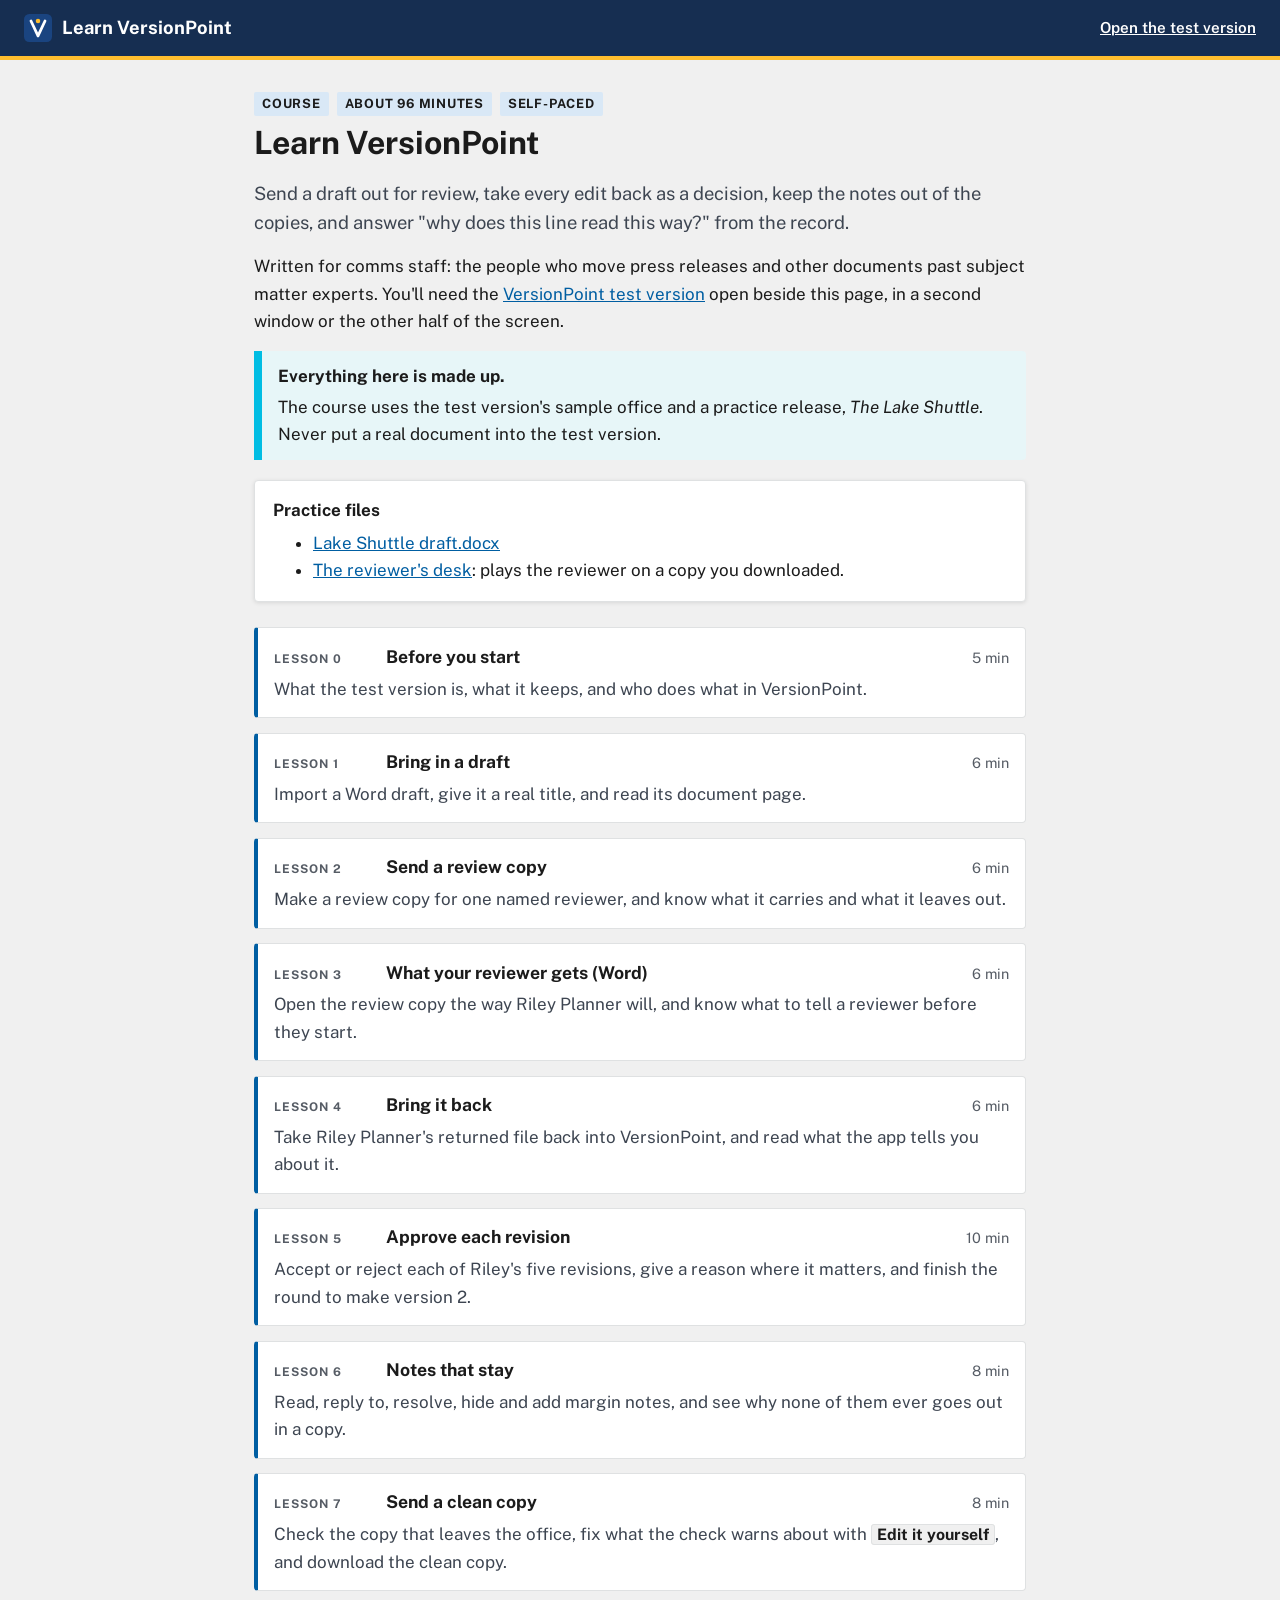
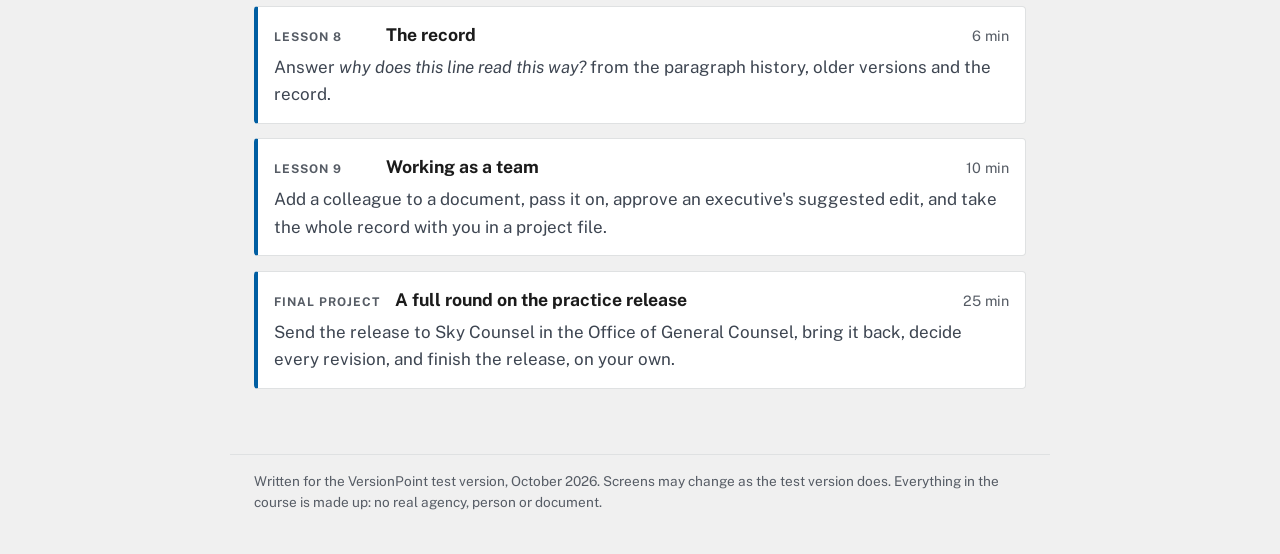
==== course/index.html @ da65bfbe "Test version built from VersionPoint 7047901 (note quotes, revision context, Leads told); the traini" ====
<!doctype html><html lang="en"><head><meta charset="utf-8"><meta name="viewport" content="width=device-width, initial-scale=1">
<title>All lessons · Learn VersionPoint</title><meta name="robots" content="noindex">
<link rel="icon" href="assets/favicon.svg" type="image/svg+xml">
<link rel="preconnect" href="https://fonts.googleapis.com"><link rel="preconnect" href="https://fonts.gstatic.com" crossorigin>
<link rel="stylesheet" href="https://fonts.googleapis.com/css2?family=Public+Sans:ital,wght@0,400;0,600;0,700;1,400&display=swap">
<link rel="stylesheet" href="assets/course.css"></head><body>
<a class="skip" href="#main">Skip to content</a>
<header class="topbar"><a class="brand" href="index.html"><img src="assets/favicon.svg" alt="" width="28" height="28"> Learn VersionPoint</a>
<span class="spacer"></span><a class="out" href="https://feralucce.github.io/versionpoint-test/">Open the test version</a></header>
<main id="main" class="page"><p class="slate"><span>Course</span><span>About 96 minutes</span><span>Self-paced</span></p><h1>Learn VersionPoint</h1><p class="lede">Send a draft out for review, take every edit back as a decision, keep the notes out of the copies, and answer "why does this line read this way?" from the record.</p><p>Written for comms staff: the people who move press releases and other documents past subject matter experts. You'll need the <a href="https://feralucce.github.io/versionpoint-test/">VersionPoint test version</a> open beside this page, in a second window or the other half of the screen.</p><div class="alert info"><b class="t">Everything here is made up.</b><p>The course uses the test version's sample office and a practice release, <i>The Lake Shuttle</i>. Never put a real document into the test version.</p></div><div class="files card"><b>Practice files</b><ul><li><a href="assets/Lake Shuttle draft.docx" download>Lake Shuttle draft.docx</a></li><li><a href="reviewers-desk.html">The reviewer's desk</a>: plays the reviewer on a copy you downloaded.</li></ul></div><ol class="index"><li><a href="lesson-0-before-you-start.html"><span class="ix-n">Lesson 0</span><span class="ix-t">Before you start</span><span class="ix-m">5 min</span></a><p>What the test version is, what it keeps, and who does what in VersionPoint.</p></li><li><a href="lesson-1-bring-in-draft.html"><span class="ix-n">Lesson 1</span><span class="ix-t">Bring in a draft</span><span class="ix-m">6 min</span></a><p>Import a Word draft, give it a real title, and read its document page.</p></li><li><a href="lesson-2-send-review-copy.html"><span class="ix-n">Lesson 2</span><span class="ix-t">Send a review copy</span><span class="ix-m">6 min</span></a><p>Make a review copy for one named reviewer, and know what it carries and what it leaves out.</p></li><li><a href="lesson-3-reviewer-gets.html"><span class="ix-n">Lesson 3</span><span class="ix-t">What your reviewer gets (Word)</span><span class="ix-m">6 min</span></a><p>Open the review copy the way Riley Planner will, and know what to tell a reviewer before they start.</p></li><li><a href="lesson-4-bring-it-back.html"><span class="ix-n">Lesson 4</span><span class="ix-t">Bring it back</span><span class="ix-m">6 min</span></a><p>Take Riley Planner&#x27;s returned file back into VersionPoint, and read what the app tells you about it.</p></li><li><a href="lesson-5-approve-each-revision.html"><span class="ix-n">Lesson 5</span><span class="ix-t">Approve each revision</span><span class="ix-m">10 min</span></a><p>Accept or reject each of Riley&#x27;s five revisions, give a reason where it matters, and finish the round to make version 2.</p></li><li><a href="lesson-6-notes-that-stay.html"><span class="ix-n">Lesson 6</span><span class="ix-t">Notes that stay</span><span class="ix-m">8 min</span></a><p>Read, reply to, resolve, hide and add margin notes, and see why none of them ever goes out in a copy.</p></li><li><a href="lesson-7-clean-copy.html"><span class="ix-n">Lesson 7</span><span class="ix-t">Send a clean copy</span><span class="ix-m">8 min</span></a><p>Check the copy that leaves the office, fix what the check warns about with <span class="ui">Edit it yourself</span>, and download the clean copy.</p></li><li><a href="lesson-8-the-record.html"><span class="ix-n">Lesson 8</span><span class="ix-t">The record</span><span class="ix-m">6 min</span></a><p>Answer <i>why does this line read this way?</i> from the paragraph history, older versions and the record.</p></li><li><a href="lesson-9-working-as-team.html"><span class="ix-n">Lesson 9</span><span class="ix-t">Working as a team</span><span class="ix-m">10 min</span></a><p>Add a colleague to a document, pass it on, approve an executive&#x27;s suggested edit, and take the whole record with you in a project file.</p></li><li><a href="final-project.html"><span class="ix-n">Final project</span><span class="ix-t">A full round on the practice release</span><span class="ix-m">25 min</span></a><p>Send the release to Sky Counsel in the Office of General Counsel, bring it back, decide every revision, and finish the release, on your own.</p></li></ol></main>
<footer class="foot">Written for the VersionPoint test version, October 2026. Screens may change as the test version does. Everything in the course is made up: no real agency, person or document.</footer>
<script src="assets/course.js"></script></body></html>
---- course/assets/course.css ----
:root {
  --bg: #f0f0f0; /* base-lightest */
  --surface: #ffffff;
  --surface-2: #f0f0f0;
  --paper: #ffffff;
  --ink: #1b1b1b; /* ink */
  --ink-2: #3d4551; /* base-darker */
  --ink-3: #565c65; /* base-dark */
  --line: #a9aeb1; /* base-light */
  --line-2: #dfe1e2; /* base-lighter */
  --primary: #005ea2; /* primary */
  --primary-dark: #1a4480; /* primary-dark */
  --primary-darker: #162e51; /* primary-darker */
  --primary-ink: #ffffff;
  --primary-soft: #d9e8f6; /* primary-lighter */
  --accent: #ffbe2e; /* gold */
  --ok: #00a91c; /* success */
  --ok-text: #008817; /* success-dark */
  --ok-soft: #ecf3ec; /* success-lighter */
  --warn: #ffbe2e; /* warning */
  --warn-text: #936f38; /* warning-darker */
  --warn-soft: #faf3d1; /* warning-lighter */
  --bad: #d54309; /* error */
  --bad-text: #b50909; /* error-dark */
  --bad-soft: #f4e3db; /* error-lighter */
  --info: #00bde3; /* info */
  --info-soft: #e7f6f8; /* info-lighter */
  --ins: #00702b; /* green-cool-60v-ish, readable on its tint */
  --ins-bg: #e3f5e1;
  --del: #b50909;
  --del-bg: #f8dfe2;
  --note: #fef0c8; /* yellow-5 */
  --note-strong: #e5a000; /* gold-30v */
  --focus: #2491ff; /* USWDS focus */
  --shadow: 0 1px 4px rgba(0, 0, 0, 0.1);
  --radius: 4px;
  --font: 'Public Sans', 'Source Sans Pro', 'Helvetica Neue', Helvetica, Roboto, Arial, sans-serif;
  --serif: Merriweather, Georgia, Cambria, 'Times New Roman', serif;
  color-scheme: light;
}

@media (prefers-color-scheme: dark) {
  :root {
    --bg: #111418;
    --surface: #1b1f24;
    --surface-2: #23282e;
    --paper: #1f2329;
    --ink: #f0f0f0;
    --ink-2: #dfe1e2;
    --ink-3: #a9aeb1;
    --line: #565c65;
    --line-2: #3d4551;
    --primary: #73b3e7; /* primary-light */
    --primary-dark: #4f97d1;
    --primary-darker: #162e51;
    --primary-ink: #0b1a2c;
    --primary-soft: #1e3352;
    --accent: #ffbe2e;
    --ok: #70e17b;
    --ok-text: #70e17b;
    --ok-soft: #1a3320;
    --warn: #ffbe2e;
    --warn-text: #ffd27a;
    --warn-soft: #3a2f12;
    --bad: #f39268;
    --bad-text: #ff8f80;
    --bad-soft: #3d1f17;
    --info: #00bde3;
    --info-soft: #10313a;
    --ins: #7fe08f;
    --ins-bg: #183623;
    --del: #ff9b94;
    --del-bg: #3d1d1f;
    --note: #4a3d0c;
    --note-strong: #c89b2a;
    --shadow: 0 1px 3px rgba(0, 0, 0, 0.5);
    color-scheme: dark;
  }
}

* { box-sizing: border-box; }
html, body { margin: 0; padding: 0; }
body { background: var(--bg); color: var(--ink); font: 17px/1.6 var(--font); -webkit-font-smoothing: antialiased; }
a { color: var(--primary); } a:visited { color: #54278f; }
@media (prefers-color-scheme: dark) { a:visited { color: #b8a2e3; } }
:focus-visible { outline: 3px solid var(--focus); outline-offset: 2px; }
h1, h2, h3 { line-height: 1.25; margin: 1.6em 0 0.5em; }
h1 { font-size: 2rem; margin-top: 0.2em; } h2 { font-size: 1.35rem; } h3 { font-size: 1.1rem; }
p { margin: 0 0 0.85em; }
.sr-only { position: absolute; width: 1px; height: 1px; overflow: hidden; clip: rect(0 0 0 0); white-space: nowrap; }
.skip { position: absolute; left: -999px; top: 0; background: var(--surface); padding: 8px 12px; z-index: 100; }
.skip:focus { left: 8px; top: 8px; }
.topbar { display: flex; align-items: center; gap: 16px; padding: 0 24px; min-height: 60px; background: var(--primary-darker); color: #fff; border-bottom: 4px solid var(--accent); flex-wrap: wrap; }
.topbar a, .topbar a:visited { color: #fff; }
.brand { display: flex; align-items: center; gap: 10px; font-weight: 700; font-size: 1.15rem; text-decoration: none; }
.topbar .spacer { flex: 1; }
.topbar .out { font-weight: 600; font-size: 0.95rem; }
.page { max-width: 820px; margin: 0 auto; padding: 32px 24px 48px; }
.foot { max-width: 820px; margin: 0 auto; padding: 16px 24px 40px; color: var(--ink-3); font-size: 0.85rem; border-top: 1px solid var(--line-2); }
.dim { color: var(--ink-3); }
.slate { display: flex; gap: 8px; flex-wrap: wrap; margin: 0; }
.slate span { font-size: 0.8rem; font-weight: 700; text-transform: uppercase; letter-spacing: 0.06em; background: var(--primary-soft); color: var(--ink); padding: 2px 8px; border-radius: 2px; }
.lede { font-size: 1.15rem; color: var(--ink-2); }
.ui { font-weight: 700; color: var(--ink); background: var(--surface-2); border: 1px solid var(--line-2); border-radius: 3px; padding: 0 5px; white-space: nowrap; font-size: 0.93em; }
.card { background: var(--surface); border: 1px solid var(--line-2); border-radius: var(--radius); padding: 16px 18px; box-shadow: var(--shadow); }
.alert { border-left: 8px solid var(--info); background: var(--info-soft); padding: 12px 16px; margin: 1rem 0; border-radius: 0 var(--radius) var(--radius) 0; }
.alert .t { display: block; margin-bottom: 4px; }
.alert p:last-child { margin-bottom: 0; }
.alert.warning { border-left-color: var(--warn); background: var(--warn-soft); }
.alert.success { border-left-color: var(--ok); background: var(--ok-soft); }
.alert.error { border-left-color: var(--bad); background: var(--bad-soft); }
.alert ul { margin: 0.4rem 0 0.8rem; }
.shot { margin: 1.4rem 0 1.8rem; }
.shot img { display: block; width: 100%; height: auto; border: 1px solid var(--line); border-radius: var(--radius); background: #fff; }
.shot figcaption { color: var(--ink-3); font-size: 0.92rem; margin-top: 0.5rem; }
.callouts { margin: 0.8rem 0 0; padding: 0; list-style: none; counter-reset: c; display: grid; gap: 0.45rem; }
.callouts li { counter-increment: c; position: relative; padding-left: 2.3rem; }
.callouts li::before { content: counter(c); position: absolute; left: 0; top: 0.05rem; width: 1.6rem; height: 1.6rem; border-radius: 50%;
  background: #162e51; color: #fff; box-shadow: 0 0 0 2px #ffbe2e; font-weight: 700; font-size: 0.85rem; display: grid; place-items: center; }
.steps { padding-left: 1.4rem; } .steps li { margin-bottom: 0.55rem; padding-left: 0.2rem; }
.q { margin: 1rem 0; } .qn { font-size: 0.75rem; font-weight: 700; letter-spacing: 0.1em; text-transform: uppercase; color: var(--ink-3); margin: 0 0 0.3rem; }
.choices { display: grid; gap: 8px; margin: 0.6rem 0; }
.q .choice { text-align: left; width: 100%; font: inherit; color: var(--ink); cursor: pointer; background: var(--surface); border: 1px solid var(--line); border-radius: var(--radius); padding: 10px 14px; }
.q .choice:hover { border-color: var(--primary); }
.q .choice[aria-pressed="true"].right { border: 2px solid var(--ok-text); }
.q .choice[aria-pressed="true"].wrong { border: 2px solid var(--bad-text); }
.fb { margin: 0.4rem 0 0; min-height: 1.2em; }
.fb.right { color: var(--ok-text); } .fb.wrong { color: var(--bad-text); }
.next { margin-top: 2rem; } .next b { text-transform: uppercase; letter-spacing: 0.08em; font-size: 0.8rem; color: var(--primary); } .next p { margin: 0.3rem 0 0; }
.tbl { overflow-x: auto; margin: 1rem 0 1.4rem; } .tbl table { border-collapse: collapse; width: 100%; font-size: 0.95rem; background: var(--surface); }
.tbl th, .tbl td { text-align: left; padding: 0.5rem 0.75rem; border: 1px solid var(--line-2); vertical-align: top; }
.tbl th { background: var(--surface-2); font-size: 0.9rem; }
.pager { display: flex; justify-content: space-between; gap: 1rem; margin: 2.4rem 0 0; padding-top: 1rem; border-top: 1px solid var(--line-2); flex-wrap: wrap; }
.pager a { font-weight: 600; }
.index { list-style: none; padding: 0; margin-top: 1.6rem; }
.index li { position: relative; margin: 0 0 0.9rem; padding: 0.9rem 1rem; background: var(--surface); border: 1px solid var(--line-2); border-left: 4px solid var(--primary); border-radius: var(--radius); }
.index li:hover, .index li:focus-within { border-color: var(--primary); background: var(--primary-soft); }
.index a { display: flex; gap: 1rem; align-items: baseline; flex-wrap: wrap; text-decoration: none; color: var(--ink); }
.index a::after { content: ""; position: absolute; inset: 0; }
.ix-n { font-size: 0.75rem; font-weight: 700; letter-spacing: 0.08em; text-transform: uppercase; color: var(--ink-3); min-width: 6rem; }
.ix-t { font-weight: 700; font-size: 1.1rem; flex: 1; } .ix-m { color: var(--ink-3); font-size: 0.9rem; }
.index p { margin: 0.3rem 0 0; color: var(--ink-2); }
.files { margin: 1.2rem 0; } .files ul { margin: 0.4rem 0 0; }
.btn { display: inline-flex; align-items: center; gap: 6px; border: 0; box-shadow: inset 0 0 0 2px var(--primary); background: transparent; color: var(--primary); border-radius: 4px; padding: 9px 18px; cursor: pointer; font-weight: 700; text-decoration: none; }
.btn.primary, .btn.primary:visited { background: var(--primary); color: var(--primary-ink); box-shadow: none; }
.btn.primary:hover { background: var(--primary-dark); }
.field { display: grid; gap: 4px; margin: 1rem 0; font-weight: 600; max-width: 520px; }
.field select, .field textarea { font: inherit; font-weight: 400; padding: 8px; border: 1px solid var(--ink-3); border-radius: 0; background: var(--surface); color: var(--ink); }
.drop { display: grid; place-items: center; gap: 4px; padding: 32px 16px; border: 2px dashed var(--line); border-radius: var(--radius); background: var(--surface); cursor: pointer; text-align: center; }
.drop.over, .drop:focus-within { border-color: var(--primary); background: var(--primary-soft); }
.drop span { color: var(--ink-3); }
.feedback fieldset { border: 0; padding: 0; margin: 0; } .feedback legend { font-weight: 600; margin-bottom: 6px; }
.rating { display: flex; gap: 16px; flex-wrap: wrap; }
@media (max-width: 600px) { .page { padding: 20px 16px 40px; } h1 { font-size: 1.6rem; } .topbar { padding: 8px 16px; } }
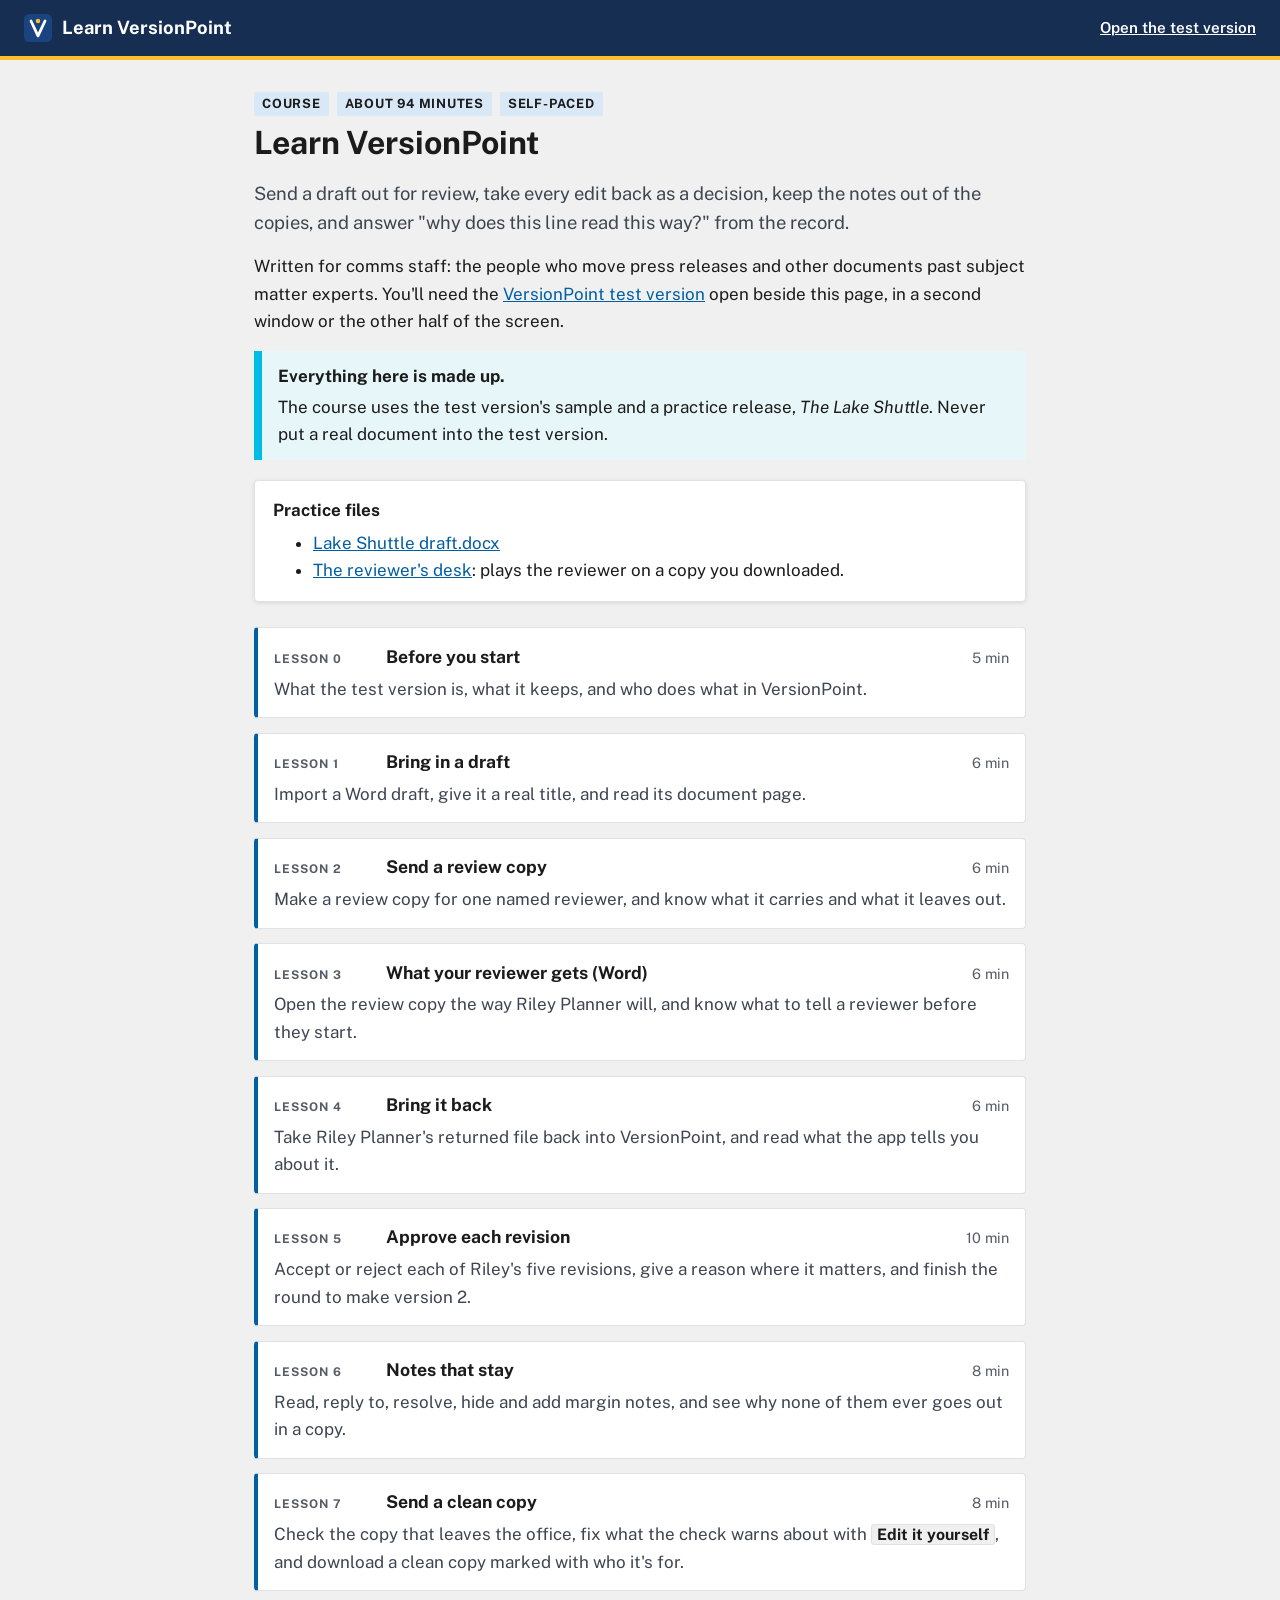
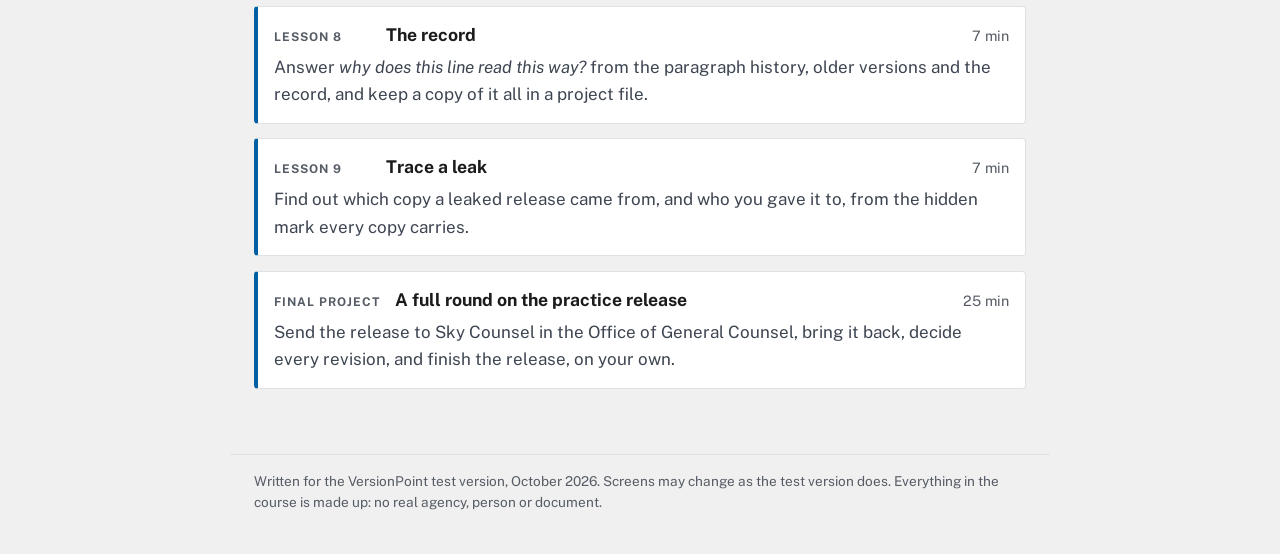
==== commit 4bee7501: "Course: standalone VersionPoint, new lesson 9 Trace a leak Lessons 0-8 rewritten and re-shot for the" ====
--- a/course/index.html
+++ b/course/index.html
@@ -7,6 +7,6 @@
 <a class="skip" href="#main">Skip to content</a>
 <header class="topbar"><a class="brand" href="index.html"><img src="assets/favicon.svg" alt="" width="28" height="28"> Learn VersionPoint</a>
 <span class="spacer"></span><a class="out" href="https://feralucce.github.io/versionpoint-test/">Open the test version</a></header>
-<main id="main" class="page"><p class="slate"><span>Course</span><span>About 96 minutes</span><span>Self-paced</span></p><h1>Learn VersionPoint</h1><p class="lede">Send a draft out for review, take every edit back as a decision, keep the notes out of the copies, and answer "why does this line read this way?" from the record.</p><p>Written for comms staff: the people who move press releases and other documents past subject matter experts. You'll need the <a href="https://feralucce.github.io/versionpoint-test/">VersionPoint test version</a> open beside this page, in a second window or the other half of the screen.</p><div class="alert info"><b class="t">Everything here is made up.</b><p>The course uses the test version's sample office and a practice release, <i>The Lake Shuttle</i>. Never put a real document into the test version.</p></div><div class="files card"><b>Practice files</b><ul><li><a href="assets/Lake Shuttle draft.docx" download>Lake Shuttle draft.docx</a></li><li><a href="reviewers-desk.html">The reviewer's desk</a>: plays the reviewer on a copy you downloaded.</li></ul></div><ol class="index"><li><a href="lesson-0-before-you-start.html"><span class="ix-n">Lesson 0</span><span class="ix-t">Before you start</span><span class="ix-m">5 min</span></a><p>What the test version is, what it keeps, and who does what in VersionPoint.</p></li><li><a href="lesson-1-bring-in-draft.html"><span class="ix-n">Lesson 1</span><span class="ix-t">Bring in a draft</span><span class="ix-m">6 min</span></a><p>Import a Word draft, give it a real title, and read its document page.</p></li><li><a href="lesson-2-send-review-copy.html"><span class="ix-n">Lesson 2</span><span class="ix-t">Send a review copy</span><span class="ix-m">6 min</span></a><p>Make a review copy for one named reviewer, and know what it carries and what it leaves out.</p></li><li><a href="lesson-3-reviewer-gets.html"><span class="ix-n">Lesson 3</span><span class="ix-t">What your reviewer gets (Word)</span><span class="ix-m">6 min</span></a><p>Open the review copy the way Riley Planner will, and know what to tell a reviewer before they start.</p></li><li><a href="lesson-4-bring-it-back.html"><span class="ix-n">Lesson 4</span><span class="ix-t">Bring it back</span><span class="ix-m">6 min</span></a><p>Take Riley Planner&#x27;s returned file back into VersionPoint, and read what the app tells you about it.</p></li><li><a href="lesson-5-approve-each-revision.html"><span class="ix-n">Lesson 5</span><span class="ix-t">Approve each revision</span><span class="ix-m">10 min</span></a><p>Accept or reject each of Riley&#x27;s five revisions, give a reason where it matters, and finish the round to make version 2.</p></li><li><a href="lesson-6-notes-that-stay.html"><span class="ix-n">Lesson 6</span><span class="ix-t">Notes that stay</span><span class="ix-m">8 min</span></a><p>Read, reply to, resolve, hide and add margin notes, and see why none of them ever goes out in a copy.</p></li><li><a href="lesson-7-clean-copy.html"><span class="ix-n">Lesson 7</span><span class="ix-t">Send a clean copy</span><span class="ix-m">8 min</span></a><p>Check the copy that leaves the office, fix what the check warns about with <span class="ui">Edit it yourself</span>, and download the clean copy.</p></li><li><a href="lesson-8-the-record.html"><span class="ix-n">Lesson 8</span><span class="ix-t">The record</span><span class="ix-m">6 min</span></a><p>Answer <i>why does this line read this way?</i> from the paragraph history, older versions and the record.</p></li><li><a href="lesson-9-working-as-team.html"><span class="ix-n">Lesson 9</span><span class="ix-t">Working as a team</span><span class="ix-m">10 min</span></a><p>Add a colleague to a document, pass it on, approve an executive&#x27;s suggested edit, and take the whole record with you in a project file.</p></li><li><a href="final-project.html"><span class="ix-n">Final project</span><span class="ix-t">A full round on the practice release</span><span class="ix-m">25 min</span></a><p>Send the release to Sky Counsel in the Office of General Counsel, bring it back, decide every revision, and finish the release, on your own.</p></li></ol></main>
+<main id="main" class="page"><p class="slate"><span>Course</span><span>About 94 minutes</span><span>Self-paced</span></p><h1>Learn VersionPoint</h1><p class="lede">Send a draft out for review, take every edit back as a decision, keep the notes out of the copies, and answer "why does this line read this way?" from the record.</p><p>Written for comms staff: the people who move press releases and other documents past subject matter experts. You'll need the <a href="https://feralucce.github.io/versionpoint-test/">VersionPoint test version</a> open beside this page, in a second window or the other half of the screen.</p><div class="alert info"><b class="t">Everything here is made up.</b><p>The course uses the test version's sample and a practice release, <i>The Lake Shuttle</i>. Never put a real document into the test version.</p></div><div class="files card"><b>Practice files</b><ul><li><a href="assets/Lake Shuttle draft.docx" download>Lake Shuttle draft.docx</a></li><li><a href="reviewers-desk.html">The reviewer's desk</a>: plays the reviewer on a copy you downloaded.</li></ul></div><ol class="index"><li><a href="lesson-0-before-you-start.html"><span class="ix-n">Lesson 0</span><span class="ix-t">Before you start</span><span class="ix-m">5 min</span></a><p>What the test version is, what it keeps, and who does what in VersionPoint.</p></li><li><a href="lesson-1-bring-in-draft.html"><span class="ix-n">Lesson 1</span><span class="ix-t">Bring in a draft</span><span class="ix-m">6 min</span></a><p>Import a Word draft, give it a real title, and read its document page.</p></li><li><a href="lesson-2-send-review-copy.html"><span class="ix-n">Lesson 2</span><span class="ix-t">Send a review copy</span><span class="ix-m">6 min</span></a><p>Make a review copy for one named reviewer, and know what it carries and what it leaves out.</p></li><li><a href="lesson-3-reviewer-gets.html"><span class="ix-n">Lesson 3</span><span class="ix-t">What your reviewer gets (Word)</span><span class="ix-m">6 min</span></a><p>Open the review copy the way Riley Planner will, and know what to tell a reviewer before they start.</p></li><li><a href="lesson-4-bring-it-back.html"><span class="ix-n">Lesson 4</span><span class="ix-t">Bring it back</span><span class="ix-m">6 min</span></a><p>Take Riley Planner&#x27;s returned file back into VersionPoint, and read what the app tells you about it.</p></li><li><a href="lesson-5-approve-each-revision.html"><span class="ix-n">Lesson 5</span><span class="ix-t">Approve each revision</span><span class="ix-m">10 min</span></a><p>Accept or reject each of Riley&#x27;s five revisions, give a reason where it matters, and finish the round to make version 2.</p></li><li><a href="lesson-6-notes-that-stay.html"><span class="ix-n">Lesson 6</span><span class="ix-t">Notes that stay</span><span class="ix-m">8 min</span></a><p>Read, reply to, resolve, hide and add margin notes, and see why none of them ever goes out in a copy.</p></li><li><a href="lesson-7-clean-copy.html"><span class="ix-n">Lesson 7</span><span class="ix-t">Send a clean copy</span><span class="ix-m">8 min</span></a><p>Check the copy that leaves the office, fix what the check warns about with <span class="ui">Edit it yourself</span>, and download a clean copy marked with who it&#x27;s for.</p></li><li><a href="lesson-8-the-record.html"><span class="ix-n">Lesson 8</span><span class="ix-t">The record</span><span class="ix-m">7 min</span></a><p>Answer <i>why does this line read this way?</i> from the paragraph history, older versions and the record, and keep a copy of it all in a project file.</p></li><li><a href="lesson-9-trace-a-leak.html"><span class="ix-n">Lesson 9</span><span class="ix-t">Trace a leak</span><span class="ix-m">7 min</span></a><p>Find out which copy a leaked release came from, and who you gave it to, from the hidden mark every copy carries.</p></li><li><a href="final-project.html"><span class="ix-n">Final project</span><span class="ix-t">A full round on the practice release</span><span class="ix-m">25 min</span></a><p>Send the release to Sky Counsel in the Office of General Counsel, bring it back, decide every revision, and finish the release, on your own.</p></li></ol></main>
 <footer class="foot">Written for the VersionPoint test version, October 2026. Screens may change as the test version does. Everything in the course is made up: no real agency, person or document.</footer>
 <script src="assets/course.js"></script></body></html>
